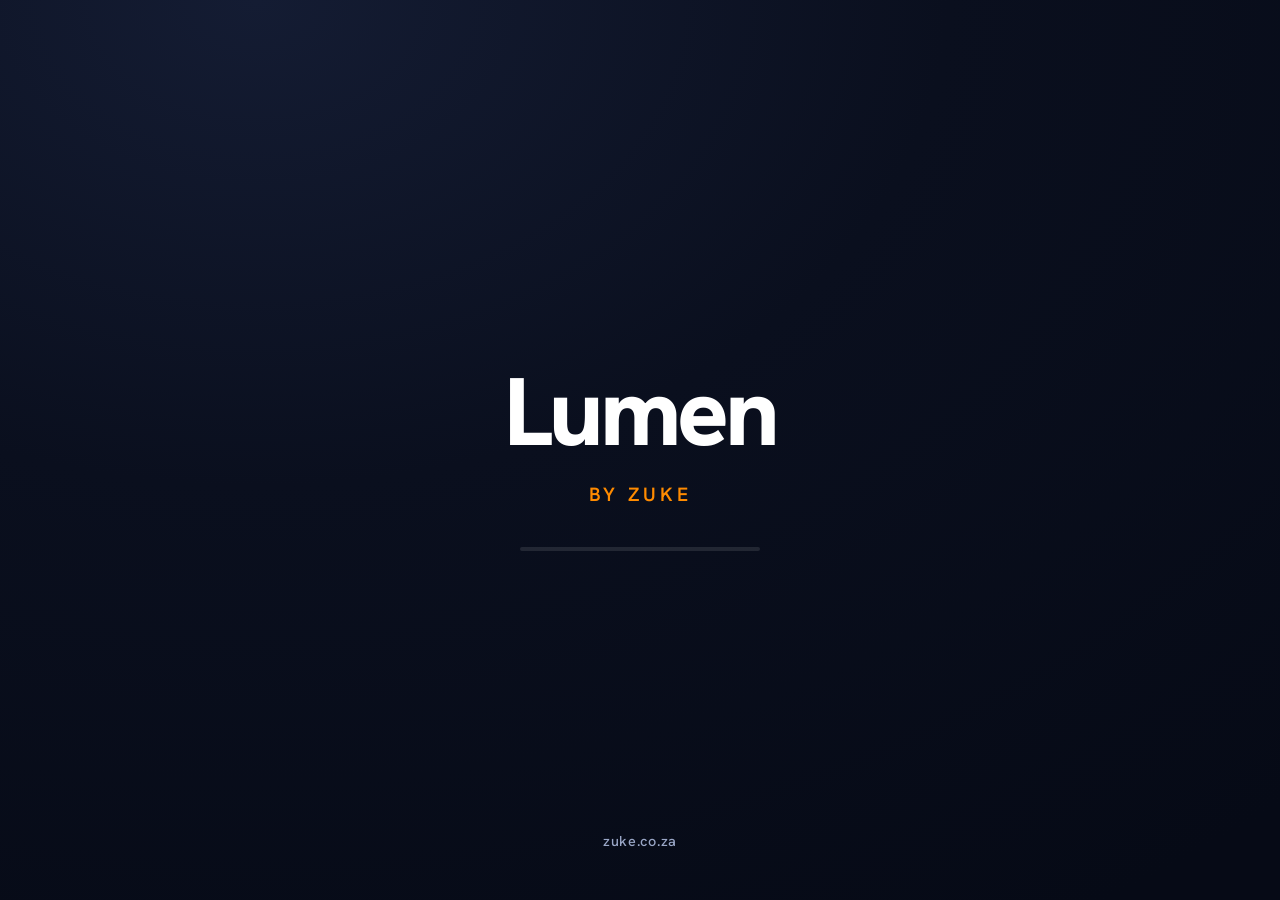
==== frontend/index.html @ 61d36a48 "perf(display): boost video quality to 1080p and force 1:1 pixel scaling" ====
<!doctype html>
<html lang="en">
  <head>
    <meta charset="utf-8">
    <meta name="viewport" content="width=device-width, initial-scale=1">
    <meta name="theme-color" content="#0a0f1e">
    <link rel="icon" href="data:,">
  <!-- Splash Screen -->
  <div id="splash-screen" class="splash-screen">
    <div class="splash-content">
      <h1 class="splash-logo">Lumen</h1>
      <p class="splash-subtitle">by Zuke</p>
      <div class="splash-loader">
        <div id="splash-progress" class="splash-progress-bar"></div>
      </div>
    </div>
    <div class="splash-footer">
      <p>zuke.co.za</p>
    </div>
  </div>


    <title>Lumen</title>
    <link rel="preconnect" href="https://fonts.googleapis.com">
    <link rel="preconnect" href="https://fonts.gstatic.com" crossorigin>
    <link rel="preload" href="https://fonts.googleapis.com/css2?family=Hanken+Grotesk:wght@400;500;600;700;800&display=swap" as="style">
    <link href="https://fonts.googleapis.com/css2?family=Hanken+Grotesk:wght@400;500;600;700;800&display=swap" rel="stylesheet" media="print" onload="this.media='all'">
    <noscript>
      <link href="https://fonts.googleapis.com/css2?family=Hanken+Grotesk:wght@400;500;600;700;800&display=swap" rel="stylesheet">
    </noscript>
    <link rel="stylesheet" href="style.css?v=1.6.6">
  </head>
  <body>
    <main class="signage" aria-live="polite">
      <!-- Zuke × business brand bar (filled by app.js with the active ad's business) -->
      <div id="brandBar" class="brand-bar"></div>

      <!-- Pairing View: Shown on first launch for retail displays -->
      <div id="pairing-view" class="stage hidden">
          <h1>Connect to Your Account</h1>
          <div class="pairing-container">
              <div class="pairing-qr-section">
                  <h2>Scan to Connect</h2>
                  <div class="qr-code-wrapper">
                      <img id="pairing-qr-image" src="" alt="Pairing QR Code">
                  </div>
                  <p class="qr-instructions">Scan this QR code with your phone's camera to instantly pair this screen.</p>
              </div>
              <div class="pairing-divider"></div>
              <div class="pairing-code-section">
                  <h2>Manual Connect</h2>
                  <p>Or enter the 6-digit code shown on your Zuke dashboard:</p>
                  <input type="text" id="pairing-code-input" placeholder="123-456" maxlength="7">
                  <button id="pair-button">Connect</button>
                  <p id="error-message" class="error-message"></p>
              </div>
          </div>
      </div>

      <section id="media-stage" class="stage" aria-label="Retail promotion">
        <div id="price-badge" class="price-badge hidden"></div>
        <img id="image-media" class="media hidden" alt="">
        <video id="video-media" class="media hidden" preload="auto" muted playsinline></video>
        <video id="video-preload" class="hidden" preload="auto" muted playsinline style="display:none;"></video>
        <div id="empty-state" class="empty-state hidden">
          <p class="eyebrow">LUMEN</p>
          <h1>Fresh offers are on their way.</h1>
          <p>Please check back shortly.</p>
        </div>
      </section>
      <section id="youtube-stage" class="stage hidden" aria-label="Entertainment">
        <div id="youtube-player"></div>
        <div class="entertainment-label">NOW PLAYING · YOUTUBE</div>
      </section>

      <!-- Bottom Caption & Payment Banner -->
      <footer id="caption-bar" class="caption-bar">
        <div id="caption" class="caption hidden">
          <p id="caption-business" class="caption-business"></p>
          <p id="caption-name" class="caption-name"></p>
        </div>
      </footer>

      <aside id="payment-overlay" class="payment-overlay hidden" aria-label="Product info QR code">
        <span id="payment-ask" class="badge-ask hidden">Ask in Store</span>
        <div id="qr-code" class="qr-code"></div><p id="qr-label">Scan to learn more</p>
      </aside>

      <div class="progress"><span id="progress-bar"></span></div>
      <button id="master-mute" class="master-mute" aria-label="Toggle mute">
        <svg id="mute-icon-on" class="hidden" viewBox="0 0 24 24" width="24" height="24" fill="currentColor"><path d="M3.63 3.63a.996.996 0 000 1.41L7.29 8.7 7 9H4c-.55 0-1 .45-1 1v4c0 .55.45 1 1 1h3l3.29 3.29c.63.63 1.71.18 1.71-.71v-4.17l4.18 4.18c-.49.37-1.02.68-1.6.91-.36.15-.58.53-.58.92 0 .72.73 1.18 1.39.91.8-.33 1.55-.77 2.22-1.31l1.34 1.34a.996.996 0 101.41-1.41L5.05 3.63c-.39-.39-1.02-.39-1.42 0zM19 12c0 .82-.15 1.61-.41 2.34l1.53 1.53c.56-1.17.88-2.48.88-3.87 0-4.28-2.99-7.86-7-8.77-.37-.08-.7-.02-1 .28-.3.3-.4.73-.25 1.09.2.48.31.99.31 1.53 0 .39-.06.77-.17 1.13l2.84 2.84c.8-.1 1.27.9.71 1.47l-.14.14C18.15 11.23 19 12 19 12zM12 4v.17c0 .89-1.08 1.34-1.71.71L10 4.59v.58l2 2V4z"/></svg>
        <svg id="mute-icon-off" viewBox="0 0 24 24" width="24" height="24" fill="currentColor"><path d="M3 9v6c0 .55.45 1 1 1h3l3.29 3.29c.63.63 1.71.18 1.71-.71V4.41c0-.89-1.08-1.34-1.71-.71L7 7H4c-.55 0-1 .45-1 1zm13.5 3c0-1.77-1.02-3.29-2.5-4.03v8.05c1.48-.73 2.5-2.25 2.5-4.02zM14 3.23v2.06c2.89.86 5 3.54 5 6.71s-2.11 5.85-5 6.71v2.06c4.01-.91 7-4.49 7-8.77s-2.99-7.86-7-8.77z"/></svg>
      </button>

    </main>
    <script src="https://cdnjs.cloudflare.com/ajax/libs/qrcodejs/1.0.0/qrcode.min.js"></script>
    <script src="subscription-adapter.js"></script>
    <script type="module" src="app.js?v=1.6.6"></script>
  </body>
</html>
---- frontend/style.css ----
:root { color-scheme: dark; font-family: 'Hanken Grotesk', Arial, sans-serif; background: #0a0f1e; --zuke: #ff8b00; --zuke-deep: #ff7b00; --text: #f4f6fb; --muted: #9aa7c7; }
* { box-sizing: border-box; }
html { background-color: #0a0f1e; }
body { margin: 0; min-width: 320px; overflow: hidden; font-family: 'Hanken Grotesk', Arial, sans-serif; background-color: #0a0f1e; color: #fff; }
.signage, .stage { width: 100vw; height: 100vh; }
.signage { position: relative; background: radial-gradient(120% 120% at 20% 0%, #141c33 0%, #0a0f1e 45%, #060a16 100%); }
.stage { position: absolute; inset: 0; background: transparent; }

/* Ad / video media — image fit is switched at runtime to avoid stretching. */
.media { width: 100%; height: 100%; display: block; border: 0; object-fit: cover; }
.media.contain { object-fit: contain; }
/* Clean screen: no dark gradient overlays over media or video */

/* ── Brand bar: Zuke logo × business logo/name (top-left) ───────────────── */
.brand-bar { position: absolute; z-index: 6; top: 3.5vh; left: 4vw; display: flex; align-items: center; gap: 14px; padding: 10px 18px; background: rgba(6,10,22,.55); border: 1px solid rgba(255,255,255,.08); border-left: 3px solid var(--zuke); border-radius: 14px; backdrop-filter: blur(6px); max-width: 60vw; }
.brand-bar .brand-zuke { max-height: 34px; width: auto; object-fit: contain; filter: drop-shadow(0 2px 6px rgba(0,0,0,.45)); }
.brand-bar .brand-sep { color: var(--zuke); font-weight: 800; font-size: 20px; line-height: 1; }
.brand-bar .brand-biz { max-height: 34px; max-width: 150px; object-fit: contain; background: #fff; padding: 4px 8px; border-radius: 8px; }
.brand-bar .brand-name { font-size: 18px; font-weight: 700; color: #fff; letter-spacing: .02em; }

/* ── Product Price Badge (top-right of product stage) ──────────────────── */
.price-badge {
  position: absolute;
  z-index: 7;
  top: 3.5vh;
  right: 3vw;
  display: flex;
  align-items: center;
  padding: 8px 20px;
  background: rgba(6, 10, 22, 0.82);
  border: 2px solid var(--zuke);
  border-radius: 999px;
  color: #fff;
  font-family: 'Hanken Grotesk', -apple-system, sans-serif;
  font-weight: 800;
  font-size: clamp(1.2rem, 1.8vw, 2.2rem);
  letter-spacing: -0.02em;
  backdrop-filter: blur(8px);
  box-shadow: 0 4px 20px rgba(0, 0, 0, 0.5), 0 0 16px rgba(255, 139, 0, 0.35);
  transition: all 0.3s cubic-bezier(0.4, 0, 0.2, 1);
  pointer-events: none;
}

/* ── Caption ────────────────────────────────────────────────────────────── */
.caption { position: absolute; z-index: 1; left: 7vw; bottom: 11vh; max-width: 48vw; text-shadow: 0 2px 12px #000; }
.caption-business { margin: 0 0 .7rem; color: var(--zuke); font-size: clamp(.85rem, 1.3vw, 1.25rem); font-weight: 700; letter-spacing: .16em; text-transform: uppercase; }
.caption-name { margin: 0; font-size: clamp(2rem, 5vw, 5.5rem); font-weight: 800; letter-spacing: -.04em; }

/* ── Payment QR overlay ─────────────────────────────────────────────────── */
.payment-overlay { position: absolute; z-index: 4; display: grid; place-items: center; gap: .65rem; right: 5vw; bottom: 9vh; min-width: 10rem; padding: 1rem; color: #0a0f1e; background: rgba(255,255,255,.97); border-radius: .9rem; box-shadow: 0 .8rem 2.8rem rgba(0,0,0,.45); border-left: 3px solid var(--zuke); transition: all 0.8s cubic-bezier(0.4, 0, 0.2, 1); }
.payment-overlay p { margin: 0; font-weight: 700; font-size: 1rem; }.qr-code { width: 140px; height: 140px; background: white; }.qr-code img, .qr-code canvas { display: block; width: 140px !important; height: 140px !important; }

/* ── YouTube entertainment ──────────────────────────────────────────────── */
#media-stage {
  transition: width 0.8s cubic-bezier(0.4, 0, 0.2, 1);
}

#youtube-stage {
  transition: all 0.8s cubic-bezier(0.4, 0, 0.2, 1);
}

#youtube-stage.mini {
  width: 37.5vw; /* Increased from 25vw (1.5x) */
  height: 37.5vh; /* Increased from 25vh (1.5x) */
  left: auto;
  top: 35%; /* Moved up from 50% */
  right: 4vw;
  transform: translateY(-50%);
  z-index: 10;
  border-radius: 12px;
  overflow: hidden;
  box-shadow: 0 12px 40px rgba(0,0,0,0.6);
  border: 2px solid rgba(255,255,255,0.1);
}

#youtube-stage.mini .entertainment-label {
  opacity: 0;
  pointer-events: none;
}

#youtube-player, #youtube-stage iframe { width: 100% !important; height: 100% !important; display: block; border: 0; pointer-events: none; }
.entertainment-label { 
  position: absolute; 
  z-index: 2; 
  bottom: 6vh; 
  left: 50%; 
  transform: translateX(-50%); 
  font-size: .95rem; 
  font-weight: 600; 
  letter-spacing: .22em; 
  color: #fff; 
  background: rgba(6,10,22,.6); 
  padding: 10px 20px; 
  border-radius: 999px; 
  border: 1px solid rgba(255,139,0,.35); 
  transition: all 0.6s cubic-bezier(0.4, 0, 0.2, 1);
  white-space: nowrap;
  overflow: hidden;
  max-width: 40px; /* Initially collapsed (just showing the dot) */
}

.entertainment-label::before { 
  content: ""; 
  display: inline-block; 
  width: 8px; 
  height: 8px; 
  border-radius: 50%; 
  background: var(--zuke); 
  margin-right: 15px; 
  vertical-align: middle; 
  flex-shrink: 0;
}

.entertainment-label.expanded {
  max-width: 400px; /* Expands to show text */
  padding: 10px 25px;
}

#youtube-stage.mini .entertainment-label {
  display: none; /* Hide label entirely in mini mode to keep it clean */
}

/* ── Sidebar Layout (YouTube Default View-style) ────────────────────────── */
body.sidebar-layout #media-stage {
  width: 68vw;
  right: auto; /* Cancel default inset: 0 */
  border-right: 1px solid rgba(255, 255, 255, 0.05);
}

body.sidebar-layout #youtube-stage.mini {
  width: 32vw;
  height: 100vh;
  left: auto;
  right: 0;
  top: 0;
  transform: none;
  border-radius: 0;
  border: none;
  border-left: 2px solid rgba(255, 255, 255, 0.08);
  box-shadow: none;
  background-color: #060a16;
  display: flex;
  flex-direction: column;
  align-items: center;
  justify-content: flex-start;
  padding-top: 4vh;
  z-index: 10;
}

body.sidebar-layout #youtube-stage.mini #youtube-player {
  width: 100%;
  height: auto;
  aspect-ratio: 16 / 9;
  flex-shrink: 0;
}

body.sidebar-layout .payment-overlay {
  right: 2vw;
  width: 28vw;
  bottom: 6vh;
  left: auto;
  background: rgba(255, 255, 255, 0.03);
  border: 1px solid rgba(255, 255, 255, 0.08);
  backdrop-filter: blur(12px);
  -webkit-backdrop-filter: blur(12px);
  border-radius: 16px;
  padding: 2.5rem 1.5rem;
  display: flex;
  flex-direction: column;
  align-items: center;
  justify-content: center;
  box-shadow: 0 10px 30px rgba(0, 0, 0, 0.3);
  border-left: 4px solid var(--zuke);
  color: #fff;
  gap: 15px;
  z-index: 12;
}

body.sidebar-layout .payment-overlay .qr-code {
  padding: 10px;
  background: #fff;
  border-radius: 12px;
  box-shadow: 0 4px 20px rgba(0, 0, 0, 0.4);
  display: block;
}

body.sidebar-layout .payment-overlay p {
  color: rgba(255, 255, 255, 0.9);
  font-size: 1.1rem;
  font-weight: 700;
  letter-spacing: 0.06em;
  text-transform: uppercase;
  margin: 0;
  margin-top: 5px;
  text-shadow: none;
}

body.sidebar-layout .progress {
  width: 68vw;
}

/* ── Progress ───────────────────────────────────────────────────────────── */
.progress { position: absolute; z-index: 15; bottom: 0; left: 0; height: 6px; width: 100%; background: rgba(255,255,255,0.18); transition: width 0.8s cubic-bezier(0.4, 0, 0.2, 1); }
#progress-bar { display: block; height: 100%; width: 0; background: linear-gradient(90deg, var(--zuke), var(--zuke-deep)); transition: width 1s linear; }

/* ── Image Zoom Animation ───────────────────────────────────────────────── */
@keyframes slightZoom {
  from { transform: scale(1); }
  to { transform: scale(1.05); }
}

.media.image-zoom {
  animation: slightZoom 30s linear forwards;
}

/* ── Empty state ────────────────────────────────────────────────────────── */
.empty-state { position: relative; z-index: 1; padding: 12vh 10vw; max-width: 60rem; }
.empty-state h1 { margin: .25rem 0 1rem; font-size: clamp(2.5rem, 7vw, 7rem); line-height: 1; }
.empty-state p { font-size: clamp(1.1rem, 2vw, 2rem); color: #d5e1f5; }
.eyebrow { color: var(--zuke); font-weight: 800; letter-spacing: .2em; }
/* Utility */
.hidden { display: none !important; }

/* Pairing View Styles (from player index.html) */
#pairing-view {
    width: 90%;
    max-width: 760px;
    padding: 2.5rem;
    position: absolute;
    top: 50%;
    left: 50%;
    transform: translate(-50%, -50%);
    background: rgba(14, 21, 40, 0.95);
    border: 1px solid rgba(255, 255, 255, 0.08);
    border-left: 4px solid var(--zuke);
    color: white;
    font-family: 'Hanken Grotesk', -apple-system, BlinkMacMacSystemFont, 'Segoe UI', Roboto, Helvetica, Arial, sans-serif;
    display: flex;
    flex-direction: column;
    justify-content: center;
    align-items: center;
    border-radius: 16px;
    box-shadow: 0 12px 40px rgba(0, 0, 0, 0.6);
    backdrop-filter: blur(12px);
}

.pairing-container {
    display: flex;
    width: 100%;
    gap: 2.5rem;
    align-items: stretch;
}

.pairing-qr-section, .pairing-code-section {
    flex: 1;
    display: flex;
    flex-direction: column;
    align-items: center;
    justify-content: center;
    text-align: center;
}

.pairing-qr-section h2, .pairing-code-section h2 {
    font-size: 1.4rem;
    font-weight: 800;
    margin: 0 0 1rem;
    color: var(--zuke);
    letter-spacing: 0.03em;
    text-transform: uppercase;
}

.qr-code-wrapper {
    width: 180px;
    height: 180px;
    background: white;
    padding: 10px;
    border-radius: 12px;
    display: flex;
    align-items: center;
    justify-content: center;
    box-shadow: 0 8px 24px rgba(0,0,0,0.3);
    margin-bottom: 1rem;
}

.qr-code-wrapper img {
    width: 100%;
    height: 100%;
    display: block;
}

.qr-instructions {
    font-size: 0.95rem;
    color: var(--muted);
    line-height: 1.4;
    margin: 0;
    max-width: 260px;
}

.pairing-divider {
    width: 1px;
    background: rgba(255, 255, 255, 0.1);
    margin: 0 0.5rem;
}

.pairing-code-section p {
    font-size: 0.95rem;
    color: var(--muted);
    line-height: 1.4;
    margin: 0 0 1.5rem;
    max-width: 260px;
}

#pairing-view h1 {
    font-size: 2rem;
    font-weight: 800;
    margin: 0 0 2rem;
    text-transform: uppercase;
    letter-spacing: 0.05em;
    color: #fff;
    border-bottom: 2px solid rgba(255,255,255,0.05);
    padding-bottom: 0.75rem;
    width: 100%;
}

@media (max-width: 600px) {
    .pairing-container {
        flex-direction: column;
        gap: 1.5rem;
    }
    .pairing-divider {
        height: 1px;
        width: 100%;
        margin: 0.5rem 0;
        background: rgba(255, 255, 255, 0.1);
    }
}


#pairing-code-input {
    width: 100%;
    padding: 15px;
    font-size: 2rem;
    text-align: center;
    letter-spacing: 10px;
    background-color: #333;
    border: 1px solid #555;
    color: white;
    border-radius: 8px;
    margin-bottom: 1rem;
}

#pair-button {
    width: 100%;
    padding: 15px;
    font-size: 1.2rem;
    font-weight: bold;
    background-color: #007bff;
    border: none;
    color: white;
    border-radius: 8px;
    cursor: pointer;
}

#pair-button:disabled {
    background-color: #555;
    cursor: not-allowed;
}

.error-message {
    color: #ff4d4d;
    margin-top: 1rem;
    min-height: 1.2rem;
}

/* Player View Styles (from player index.html) */
#player-view {
    width: 100%;
    height: 100%;
    background-color: #000;
    position: absolute;
    top: 0;
    left: 0;
}

#video-player {
    width: 100%;
    height: 100%;
    object-fit: contain; /* Use 'contain' to avoid cropping, or 'cover' to fill */
}

/* ── Master Mute Toggle ─────────────────────────────────────────────────── */
.master-mute {
  position: absolute;
  top: 3.5vh;
  right: 4vw;
  z-index: 20;
  width: 48px;
  height: 48px;
  border-radius: 50%;
  background: rgba(6,10,22,0.55);
  border: 1px solid rgba(255,255,255,0.08);
  color: #fff;
  display: flex;
  align-items: center;
  justify-content: center;
  cursor: pointer;
  backdrop-filter: blur(6px);
  transition: all 0.2s ease;
}

.master-mute:hover {
  background: rgba(6,10,22,0.8);
  transform: scale(1.05);
}

.master-mute svg {
  width: 24px;
  height: 24px;
}


/* ── Splash Screen ──────────────────────────────────────────────────────── */
.splash-screen {
  position: fixed;
  inset: 0;
  z-index: 1000;
  background: radial-gradient(120% 120% at 20% 0%, #141c33 0%, #0a0f1e 45%, #060a16 100%);
  display: flex;
  flex-direction: column;
  align-items: center;
  justify-content: center;
  transition: opacity 0.8s ease, visibility 0.8s;
}

.splash-content {
  text-align: center;
}

.splash-logo {
  font-size: clamp(3rem, 8vw, 6rem);
  font-weight: 800;
  margin: 0;
  letter-spacing: -0.04em;
  color: #fff;
}

.splash-subtitle {
  font-size: 1.2rem;
  font-weight: 600;
  color: var(--zuke);
  margin: 0.5rem 0 2.5rem;
  letter-spacing: 0.2em;
  text-transform: uppercase;
}

.splash-loader {
  width: 240px;
  height: 4px;
  background: rgba(255, 255, 255, 0.1);
  border-radius: 4px;
  overflow: hidden;
  margin: 0 auto;
}

.splash-progress-bar {
  height: 100%;
  width: 0%;
  background: var(--zuke);
  transition: width 0.4s ease;
}

.splash-footer {
  position: absolute;
  bottom: 4vh;
  font-size: 0.9rem;
  font-weight: 500;
  color: var(--muted);
  letter-spacing: 0.05em;
}

.splash-screen.fade-out {
  opacity: 0;
  visibility: hidden;
}

/* ── Ask in Store Badge ─────────────────────────────────────────────────── */
.badge-ask {
  display: inline-block;
  background: var(--zuke);
  color: #0a0f1e;
  padding: 6px 16px;
  border-radius: 10px;
  font-size: clamp(0.75rem, 1.1vw, 1.1rem);
  font-weight: 800;
  letter-spacing: 0.06em;
  text-transform: uppercase;
  margin: 0;
  box-shadow: 0 4px 16px rgba(255, 139, 0, 0.3);
  text-shadow: none; /* overrides parent text shadow for perfect readability */
  transition: all 0.3s ease;
}

#media-stage {
  height: 82vh !important;
  transition: width 0.8s cubic-bezier(0.4, 0, 0.2, 1);
}

/* ── Bottom Caption & Payment Banner ───────────────────────────────────── */
.caption-bar {
  position: absolute;
  bottom: 0;
  left: 0;
  width: 100vw;
  height: 18vh;
  background: #070b19; /* deep rich black-blue matching Zuke brand */
  border-top: 1.5px solid rgba(255,255,255,0.06);
  display: flex;
  align-items: center;
  justify-content: space-between;
  padding: 0 6vw;
  z-index: 5;
  box-shadow: 0 -8px 32px rgba(0,0,0,0.4);
}

/* Ensure caption bar never displays when YouTube is playing full-screen */
body:not(.sidebar-layout) .caption-bar {
  display: none !important;
}

/* Redefine caption positioning since it is now inside the bottom bar */
.caption {
  position: static;
  max-width: 50vw;
  text-shadow: none;
}
.caption-business {
  margin: 0 0 .3rem;
  color: var(--zuke);
  font-size: clamp(.8rem, 1.1vw, 1.1rem);
  font-weight: 700;
  letter-spacing: .16em;
  text-transform: uppercase;
}
.caption-name {
  margin: 0;
  font-size: clamp(1.5rem, 3.2vw, 3.8rem);
  font-weight: 800;
  letter-spacing: -.03em;
  line-height: 1.1;
  color: #fff;
}

/* Redefine payment-overlay positioning - direct sibling of stages so its z-index (6) is respected over the bottom bar (5) */
.payment-overlay {
  position: absolute;
  z-index: 6;
  right: 6vw;
  bottom: 3.5vh; /* Aligns centered inside the 18vh bottom bar */
  display: flex;
  align-items: center;
  gap: 1.2rem;
  padding: 10px 16px;
  background: rgba(255,255,255,0.97);
  border-radius: 12px;
  box-shadow: 0 4px 20px rgba(0,0,0,0.3);
  border-left: 4px solid var(--zuke);
  min-width: auto;
  transition: all 0.5s ease;
}
.payment-overlay p {
  margin: 0;
  font-weight: 800;
  font-size: 1.1rem;
  color: #0a0f1e;
  letter-spacing: -0.01em;
  text-transform: uppercase;
  font-family: 'Hanken Grotesk', sans-serif;
}

/* Hide mouse cursor globally for clean digital signage display (cross-platform, Wayland & X11 compatible) */
html, body, * {
  cursor: none !important;
}
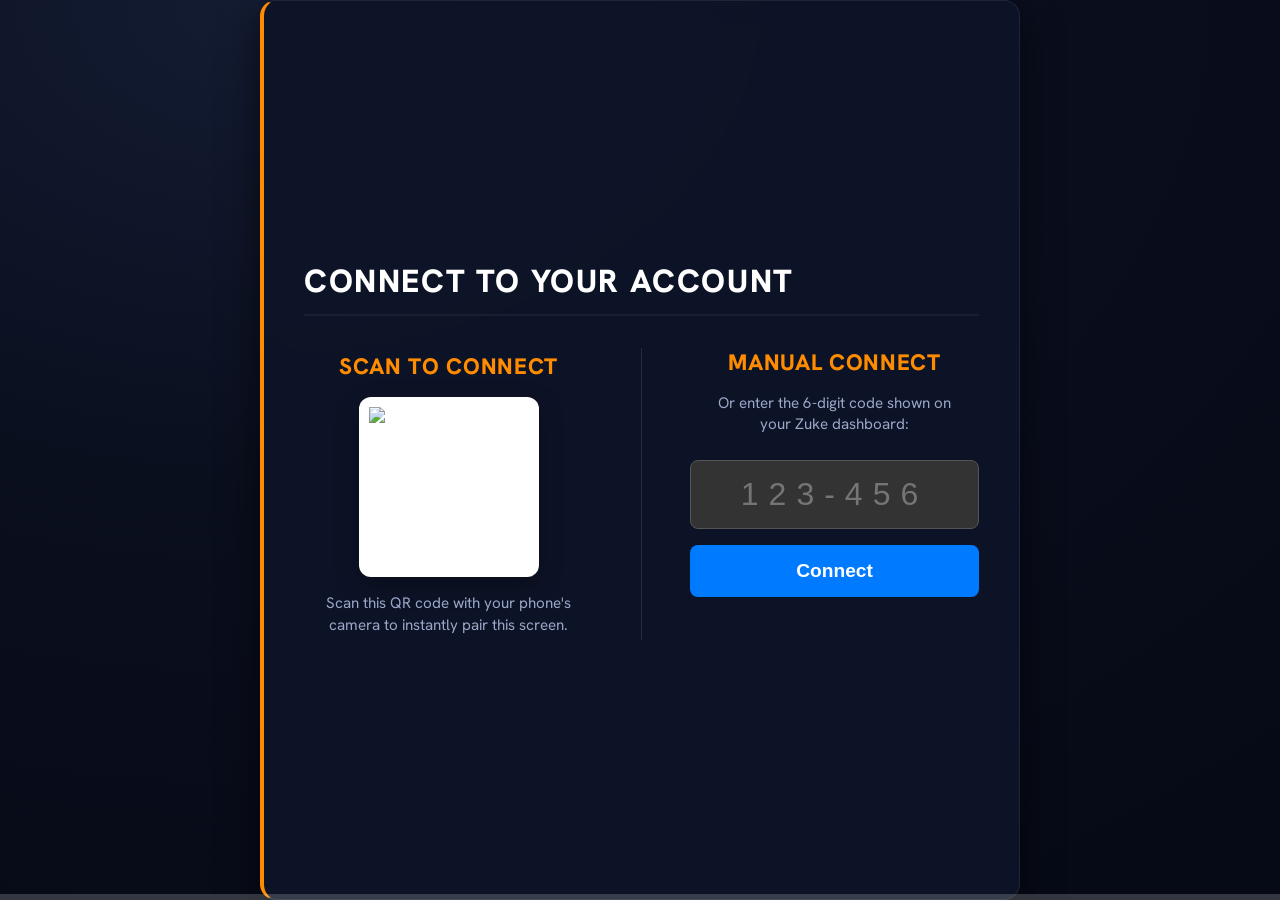
==== commit 842dc0d1: "fix(display): fix misplaced boostVideoQuality function syntax error in app.js" ====
--- a/frontend/index.html
+++ b/frontend/index.html
@@ -28,7 +28,7 @@
     <noscript>
       <link href="https://fonts.googleapis.com/css2?family=Hanken+Grotesk:wght@400;500;600;700;800&display=swap" rel="stylesheet">
     </noscript>
-    <link rel="stylesheet" href="style.css?v=1.6.6">
+    <link rel="stylesheet" href="style.css?v=1.6.7">
   </head>
   <body>
     <main class="signage" aria-live="polite">
@@ -95,6 +95,6 @@
     </main>
     <script src="https://cdnjs.cloudflare.com/ajax/libs/qrcodejs/1.0.0/qrcode.min.js"></script>
     <script src="subscription-adapter.js"></script>
-    <script type="module" src="app.js?v=1.6.6"></script>
+    <script type="module" src="app.js?v=1.6.7"></script>
   </body>
 </html>
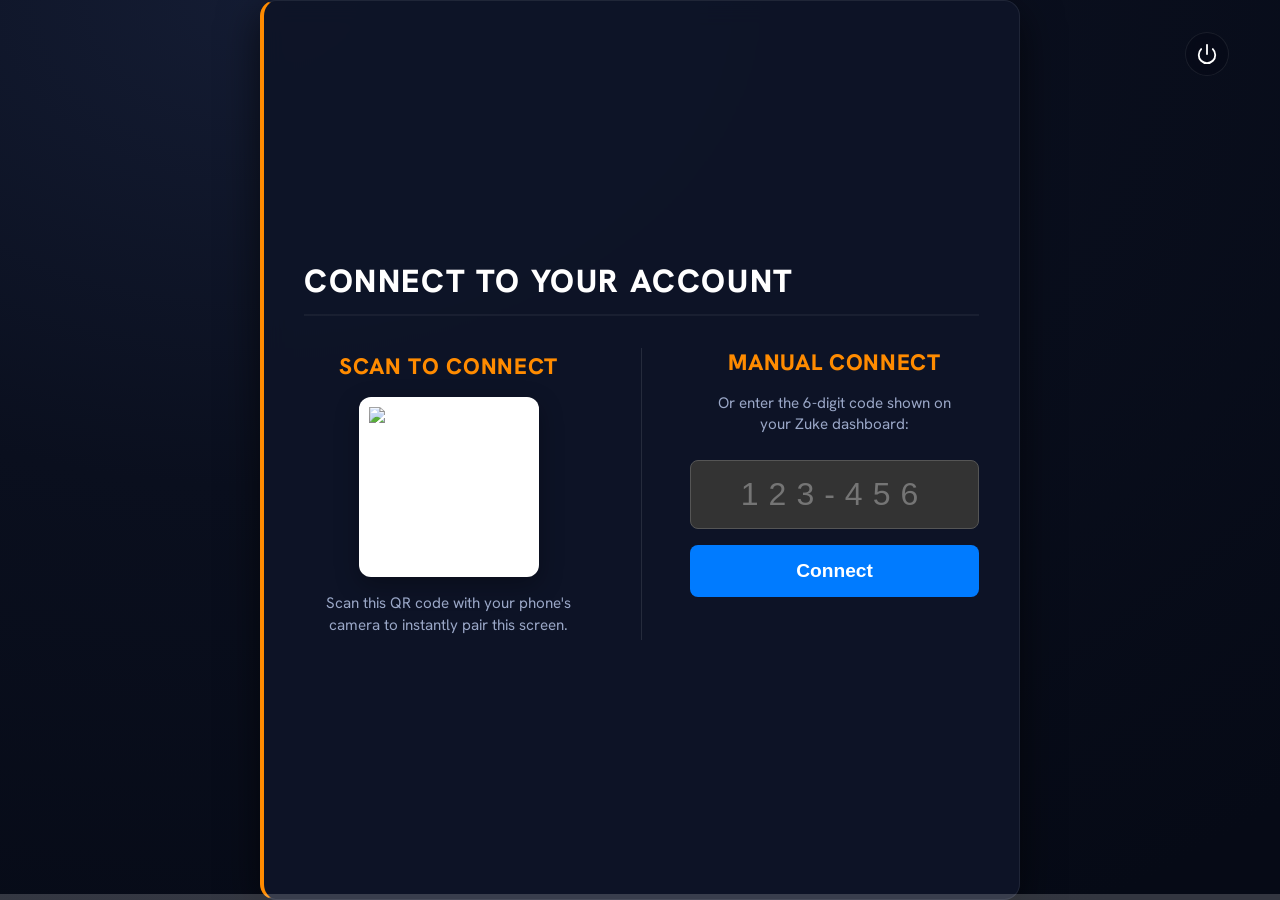
==== commit d3d31c26: "feat(display): add on-screen unpair control, keyboard shortcut U, and ?unpair=true query param" ====
--- a/frontend/index.html
+++ b/frontend/index.html
@@ -28,7 +28,7 @@
     <noscript>
       <link href="https://fonts.googleapis.com/css2?family=Hanken+Grotesk:wght@400;500;600;700;800&display=swap" rel="stylesheet">
     </noscript>
-    <link rel="stylesheet" href="style.css?v=1.6.7">
+    <link rel="stylesheet" href="style.css?v=1.7.4">
   </head>
   <body>
     <main class="signage" aria-live="polite">
@@ -72,6 +72,7 @@
         <div id="youtube-player"></div>
         <div class="entertainment-label">NOW PLAYING · YOUTUBE</div>
       </section>
+      <video id="live-player" class="stage hidden" preload="auto" playsinline muted></video>
 
       <!-- Bottom Caption & Payment Banner -->
       <footer id="caption-bar" class="caption-bar">
@@ -87,14 +88,23 @@
       </aside>
 
       <div class="progress"><span id="progress-bar"></span></div>
-      <button id="master-mute" class="master-mute" aria-label="Toggle mute">
-        <svg id="mute-icon-on" class="hidden" viewBox="0 0 24 24" width="24" height="24" fill="currentColor"><path d="M3.63 3.63a.996.996 0 000 1.41L7.29 8.7 7 9H4c-.55 0-1 .45-1 1v4c0 .55.45 1 1 1h3l3.29 3.29c.63.63 1.71.18 1.71-.71v-4.17l4.18 4.18c-.49.37-1.02.68-1.6.91-.36.15-.58.53-.58.92 0 .72.73 1.18 1.39.91.8-.33 1.55-.77 2.22-1.31l1.34 1.34a.996.996 0 101.41-1.41L5.05 3.63c-.39-.39-1.02-.39-1.42 0zM19 12c0 .82-.15 1.61-.41 2.34l1.53 1.53c.56-1.17.88-2.48.88-3.87 0-4.28-2.99-7.86-7-8.77-.37-.08-.7-.02-1 .28-.3.3-.4.73-.25 1.09.2.48.31.99.31 1.53 0 .39-.06.77-.17 1.13l2.84 2.84c.8-.1 1.27.9.71 1.47l-.14.14C18.15 11.23 19 12 19 12zM12 4v.17c0 .89-1.08 1.34-1.71.71L10 4.59v.58l2 2V4z"/></svg>
-        <svg id="mute-icon-off" viewBox="0 0 24 24" width="24" height="24" fill="currentColor"><path d="M3 9v6c0 .55.45 1 1 1h3l3.29 3.29c.63.63 1.71.18 1.71-.71V4.41c0-.89-1.08-1.34-1.71-.71L7 7H4c-.55 0-1 .45-1 1zm13.5 3c0-1.77-1.02-3.29-2.5-4.03v8.05c1.48-.73 2.5-2.25 2.5-4.02zM14 3.23v2.06c2.89.86 5 3.54 5 6.71s-2.11 5.85-5 6.71v2.06c4.01-.91 7-4.49 7-8.77s-2.99-7.86-7-8.77z"/></svg>
-      </button>
+      <div class="top-controls">
+        <button id="master-mute" class="control-btn" aria-label="Toggle mute" title="Mute/Unmute audio">
+          <svg id="mute-icon-on" class="hidden" viewBox="0 0 24 24" width="24" height="24" fill="currentColor"><path d="M3.63 3.63a.996.996 0 000 1.41L7.29 8.7 7 9H4c-.55 0-1 .45-1 1v4c0 .55.45 1 1 1h3l3.29 3.29c.63.63 1.71.18 1.71-.71v-4.17l4.18 4.18c-.49.37-1.02.68-1.6.91-.36.15-.58.53-.58.92 0 .72.73 1.18 1.39.91.8-.33 1.55-.77 2.22-1.31l1.34 1.34a.996.996 0 101.41-1.41L5.05 3.63c-.39-.39-1.02-.39-1.42 0zM19 12c0 .82-.15 1.61-.41 2.34l1.53 1.53c.56-1.17.88-2.48.88-3.87 0-4.28-2.99-7.86-7-8.77-.37-.08-.7-.02-1 .28-.3.3-.4.73-.25 1.09.2.48.31.99.31 1.53 0 .39-.06.77-.17 1.13l2.84 2.84c.8-.1 1.27.9.71 1.47l-.14.14C18.15 11.23 19 12 19 12zM12 4v.17c0 .89-1.08 1.34-1.71.71L10 4.59v.58l2 2V4z"/></svg>
+          <svg id="mute-icon-off" viewBox="0 0 24 24" width="24" height="24" fill="currentColor"><path d="M3 9v6c0 .55.45 1 1 1h3l3.29 3.29c.63.63 1.71.18 1.71-.71V4.41c0-.89-1.08-1.34-1.71-.71L7 7H4c-.55 0-1 .45-1 1zm13.5 3c0-1.77-1.02-3.29-2.5-4.03v8.05c1.48-.73 2.5-2.25 2.5-4.02zM14 3.23v2.06c2.89.86 5 3.54 5 6.71s-2.11 5.85-5 6.71v2.06c4.01-.91 7-4.49 7-8.77s-2.99-7.86-7-8.77z"/></svg>
+        </button>
+        <button id="unpair-screen-btn" class="control-btn" aria-label="Unpair screen" title="Unpair TV screen (or press U)">
+          <svg viewBox="0 0 24 24" width="20" height="20" fill="none" stroke="currentColor" stroke-width="2" stroke-linecap="round" stroke-linejoin="round">
+            <path d="M18.36 6.64a9 9 0 1 1-12.73 0"></path>
+            <line x1="12" y1="2" x2="12" y2="12"></line>
+          </svg>
+        </button>
+      </div>
 
     </main>
+    <script src="https://cdn.jsdelivr.net/npm/hls.js@1.5.8/dist/hls.min.js"></script>
     <script src="https://cdnjs.cloudflare.com/ajax/libs/qrcodejs/1.0.0/qrcode.min.js"></script>
     <script src="subscription-adapter.js"></script>
-    <script type="module" src="app.js?v=1.6.7"></script>
+    <script type="module" src="app.js?v=1.7.4"></script>
   </body>
 </html>
--- a/frontend/style.css
+++ b/frontend/style.css
@@ -6,9 +6,10 @@
 .signage { position: relative; background: radial-gradient(120% 120% at 20% 0%, #141c33 0%, #0a0f1e 45%, #060a16 100%); }
 .stage { position: absolute; inset: 0; background: transparent; }
 
-/* Ad / video media — image fit is switched at runtime to avoid stretching. */
-.media { width: 100%; height: 100%; display: block; border: 0; object-fit: cover; }
+/* Ad / video media — image fit is contain by default so ads are never cropped */
+.media { width: 100%; height: 100%; display: block; border: 0; object-fit: contain; }
 .media.contain { object-fit: contain; }
+.media.cover { object-fit: cover; }
 /* Clean screen: no dark gradient overlays over media or video */
 
 /* ── Brand bar: Zuke logo × business logo/name (top-left) ───────────────── */
@@ -121,37 +122,95 @@
 }
 
 /* ── Sidebar Layout (YouTube Default View-style) ────────────────────────── */
+body.sidebar-layout::after {
+  content: '';
+  position: absolute;
+  top: 0;
+  right: 0;
+  width: 32vw;
+  height: 100vh;
+  background-color: #060a16;
+  border-left: 2px solid rgba(255, 255, 255, 0.08);
+  z-index: 5;
+  pointer-events: none;
+}
+
 body.sidebar-layout #media-stage {
   width: 68vw;
   right: auto; /* Cancel default inset: 0 */
   border-right: 1px solid rgba(255, 255, 255, 0.05);
+  display: flex;
+  align-items: center;
+  justify-content: center;
+  background-color: #060a16;
+}
+
+body.sidebar-layout #media-stage .media {
+  max-width: 100%;
+  max-height: 100%;
+  width: 100%;
+  height: 100%;
+  object-fit: contain;
 }
 
 body.sidebar-layout #youtube-stage.mini {
+  position: absolute;
   width: 32vw;
-  height: 100vh;
+  height: 18vw;
+  aspect-ratio: 16 / 9;
   left: auto;
   right: 0;
-  top: 0;
+  top: 2vh;
   transform: none;
-  border-radius: 0;
+  border-radius: 8px;
   border: none;
-  border-left: 2px solid rgba(255, 255, 255, 0.08);
-  box-shadow: none;
-  background-color: #060a16;
-  display: flex;
-  flex-direction: column;
-  align-items: center;
-  justify-content: flex-start;
-  padding-top: 4vh;
+  box-shadow: 0 8px 24px rgba(0, 0, 0, 0.6);
+  background-color: #000;
+  display: block;
+  padding: 0;
   z-index: 10;
-}
-
-body.sidebar-layout #youtube-stage.mini #youtube-player {
-  width: 100%;
-  height: auto;
+  overflow: hidden;
+}
+
+body.sidebar-layout #youtube-stage.mini #youtube-player,
+body.sidebar-layout #youtube-stage.mini iframe {
+  width: 100% !important;
+  height: 100% !important;
   aspect-ratio: 16 / 9;
-  flex-shrink: 0;
+  display: block;
+  border: 0;
+}
+
+/* ── Live Stream Player (HLS) ───────────────────────────────────────────── */
+#live-player {
+  position: absolute;
+  inset: 0;
+  width: 100vw;
+  height: 100vh;
+  object-fit: cover;
+  background: #000;
+  border: 0;
+  transition: all 0.8s cubic-bezier(0.4, 0, 0.2, 1);
+  z-index: 3;
+}
+
+body.sidebar-layout #live-player.mini {
+  position: absolute;
+  width: 32vw;
+  height: 18vw;
+  aspect-ratio: 16 / 9;
+  left: auto;
+  right: 0;
+  top: 2vh;
+  transform: none;
+  border-radius: 8px;
+  border: none;
+  box-shadow: 0 8px 24px rgba(0, 0, 0, 0.6);
+  background-color: #000;
+  object-fit: cover;
+  padding: 0;
+  z-index: 10;
+  overflow: hidden;
 }
 
 body.sidebar-layout .payment-overlay {
@@ -388,14 +447,20 @@
     object-fit: contain; /* Use 'contain' to avoid cropping, or 'cover' to fill */
 }
 
-/* ── Master Mute Toggle ─────────────────────────────────────────────────── */
-.master-mute {
+/* ── Top Controls (Mute & Unpair) ────────────────────────────────────────── */
+.top-controls {
   position: absolute;
   top: 3.5vh;
   right: 4vw;
   z-index: 20;
-  width: 48px;
-  height: 48px;
+  display: flex;
+  align-items: center;
+  gap: 10px;
+}
+
+.control-btn {
+  width: 44px;
+  height: 44px;
   border-radius: 50%;
   background: rgba(6,10,22,0.55);
   border: 1px solid rgba(255,255,255,0.08);
@@ -408,14 +473,15 @@
   transition: all 0.2s ease;
 }
 
-.master-mute:hover {
-  background: rgba(6,10,22,0.8);
+.control-btn:hover {
+  background: rgba(6,10,22,0.85);
+  border-color: var(--zuke);
   transform: scale(1.05);
 }
 
-.master-mute svg {
-  width: 24px;
-  height: 24px;
+.control-btn svg {
+  width: 22px;
+  height: 22px;
 }
 
 
